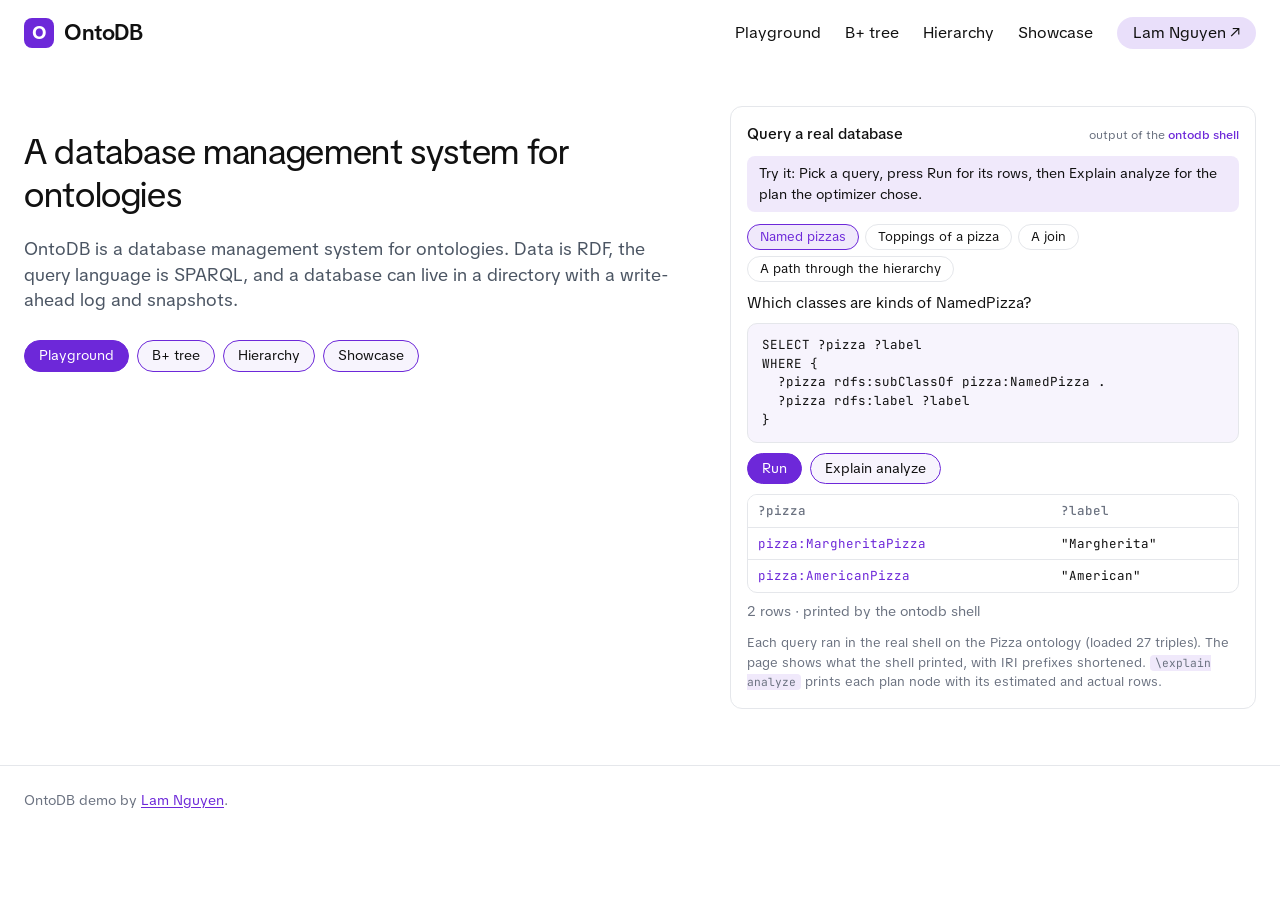
==== index.html @ 8ed703b4 "Publish the OntoDB demo site. Co-Authored-By: Claude Opus 5.5 <noreply@anthropic.com>" ====
<!DOCTYPE html>
<html lang="en">
<head>
<meta charset="utf-8">
<meta name="viewport" content="width=device-width, initial-scale=1">
<link rel="preconnect" href="https://fonts.googleapis.com">
<link rel="preconnect" href="https://fonts.gstatic.com" crossorigin>
<link href="https://fonts.googleapis.com/css2?family=TikTok+Sans:wght@400;500;600;700&family=JetBrains+Mono:wght@400;500&display=swap" rel="stylesheet">
<link rel="icon" href="favicon.svg" type="image/svg+xml">
<link rel="stylesheet" href="style.css">
<title>OntoDB demo</title>
</head>
<body>
<a class="skip" href="#content">Skip to content</a>
<header class="site">
  <a class="logo" href="index.html"><span class="logo-mark">O</span><span>OntoDB</span></a>
  <nav class="site" aria-label="Demos">
    <a href="playground.html">Playground</a>
    <a href="range-scan.html">B+ tree</a>
    <a href="hierarchy.html">Hierarchy</a>
    <a href="showcase/">Showcase</a>
    <a href="https://lamng3.com/" class="pill">Lam Nguyen ↗</a>
  </nav>
</header>
<main class="wrap" id="content" style="max-width:1280px">
<section class="hero">
  <div>
    <h1>A database management system for ontologies</h1>
    <p class="lede">OntoDB is a database management system for ontologies. Data is RDF, the query language is SPARQL, and a database can live in a directory with a write-ahead log and snapshots.</p>
    <div class="actions">
      <a class="btn solid" href="playground.html">Playground</a>
      <a class="btn" href="range-scan.html">B+ tree</a>
      <a class="btn" href="hierarchy.html">Hierarchy</a>
      <a class="btn" href="showcase/">Showcase</a>
    </div>
  </div>
  <div class="demo-card" id="demo">
    <div class="head"><h3>Query a real database</h3><span class="tag">output of the <b>ontodb shell</b></span></div>
    <p class="try">Try it: Pick a query, press Run for its rows, then Explain analyze for the plan the optimizer chose.</p>
    <div class="tabs" id="tabs" role="tablist"></div>
    <p class="q" id="question"></p>
    <pre class="sparql" id="sparql"></pre>
    <div class="actions"><button type="button" class="btn solid" id="run">Run</button><button type="button" class="btn" id="explain">Explain analyze</button></div>
    <div class="out" id="out" aria-live="polite">Press Run.</div>
    <p class="note">Each query ran in the real shell on the Pizza ontology (loaded 27 triples). The page shows what the shell printed, with IRI prefixes shortened. <code>\explain analyze</code> prints each plan node with its estimated and actual rows.</p>
  </div>
</section>
<script src="pg.js"></script>
<script src="demo.js"></script>
</main>
<footer class="site">OntoDB demo by <a href="https://lamng3.com/">Lam Nguyen</a>.</footer>
</body>
</html>
---- style.css ----
:root {
  --primary: #6d28d9;
  --primary-5: rgba(109, 40, 217, 0.05);
  --primary-10: rgba(109, 40, 217, 0.1);
  --primary-15: rgba(109, 40, 217, 0.15);
  --primary-50: rgba(109, 40, 217, 0.5);
  --bg: #ffffff;
  --fg: #111111;
  --muted: #4b5563;
  --subtle: #6b7280;
  --faint: #9ca3af;
  --border: #e5e7eb;
  --warn: #a15c07;
  --warn-bg: rgba(161, 92, 7, 0.1);
  --bad: #b42318;
  --bad-bg: rgba(180, 35, 24, 0.09);
  --font: "TikTok Sans", ui-sans-serif, system-ui, -apple-system, "Segoe UI", sans-serif;
  --mono: "JetBrains Mono", ui-monospace, SFMono-Regular, Menlo, monospace;
}

@media (prefers-color-scheme: dark) {
  :root:not([data-theme="light"]) {
    --primary: #a78bfa;
    --primary-5: rgba(167, 139, 250, 0.06);
    --primary-10: rgba(167, 139, 250, 0.1);
    --primary-15: rgba(167, 139, 250, 0.16);
    --primary-50: rgba(167, 139, 250, 0.5);
    --bg: #111214;
    --fg: #ececec;
    --muted: #b4b8bf;
    --subtle: #9096a0;
    --faint: #6b7280;
    --border: #2a2d33;
    --warn: #f0b252;
    --warn-bg: rgba(240, 178, 82, 0.12);
    --bad: #ff8a80;
    --bad-bg: rgba(255, 138, 128, 0.12);
  }
}

* { box-sizing: border-box; }
html { -webkit-text-size-adjust: 100%; scroll-behavior: smooth; }
body { margin: 0; background: var(--bg); color: var(--fg); font-family: var(--font); font-size: 16px; line-height: 1.55; }
::selection { background: var(--primary-15); }
a { color: var(--primary); text-underline-offset: 0.15em; }
button { font: inherit; color: inherit; }
button:not(:disabled) { cursor: pointer; }
.wrap { max-width: 1280px; margin: 0 auto; padding: 0 24px; }
.skip { position: absolute; left: -999px; top: 0; }
.skip:focus { left: 8px; top: 8px; background: var(--bg); padding: 8px; z-index: 5; }

/* Header */
header.site { display: flex; align-items: center; justify-content: space-between; gap: 24px; padding: 16px 24px; max-width: 1280px; margin: 0 auto; }
.logo { display: flex; align-items: center; gap: 10px; text-decoration: none; color: var(--fg); font-size: 22px; font-weight: 600; letter-spacing: -0.02em; }
.logo-mark { width: 30px; height: 30px; border-radius: 8px; background: var(--primary); color: var(--bg); display: grid; place-items: center; font-size: 18px; font-weight: 700; }
.logo b { color: var(--primary); font-weight: 600; }
nav.site { display: flex; align-items: center; gap: 24px; }
nav.site a { text-decoration: none; color: var(--fg); }
nav.site a:hover { color: var(--primary); }
nav.site a.pill { background: var(--primary-15); padding: 4px 16px; border-radius: 999px; }
nav.site a.pill:hover { background: var(--primary-50); color: var(--fg); }

/* Hero */
.hero { padding: 40px 0 56px; display: grid; grid-template-columns: 5fr 4fr; gap: 48px; align-items: start; }
.hero h1 { font-size: 36px; line-height: 1.2; font-weight: 400; margin: 24px 0 20px; max-width: 42rem; letter-spacing: -0.01em; }
.hero .lede { font-size: 18px; line-height: 1.4; color: var(--muted); margin: 0 0 28px; max-width: 42rem; }
.install { background: var(--primary-5); border: 1px solid var(--primary); border-radius: 10px; padding: 10px 14px; font-family: var(--mono); font-size: 13.5px; white-space: pre; overflow-x: auto; margin: 0 0 16px; }
.install .prompt { color: var(--primary-50); user-select: none; }
.actions { display: flex; gap: 8px; flex-wrap: wrap; }
.btn { border: 1px solid var(--primary); background: var(--primary-5); color: var(--fg); border-radius: 999px; padding: 4px 14px; font-size: 14px; text-decoration: none; }
.btn:hover:not(:disabled) { background: var(--primary-15); }
.btn:disabled { opacity: 0.45; }
.btn.solid { background: var(--primary); color: var(--bg); }

/* Live demo card */
.demo-card { border: 1px solid var(--border); border-radius: 12px; padding: 16px; }
.demo-card .head { display: flex; justify-content: space-between; align-items: baseline; margin-bottom: 10px; gap: 8px; }
.demo-card h3 { margin: 0; font-size: 15px; font-weight: 500; }
.tag { font-size: 12px; color: var(--subtle); white-space: nowrap; }
.tag b { color: var(--primary); font-weight: 500; }
.mems { display: grid; gap: 6px; margin: 4px 0 12px; }
.mem { border: 1px solid var(--border); border-radius: 8px; padding: 6px 10px; font-size: 13.5px; background: transparent; text-align: left; width: 100%; display: grid; grid-template-columns: 1fr auto; gap: 2px 10px; }
.mem:hover:not(:disabled) { border-color: var(--primary-50); }
.mem[aria-pressed="true"] { border-color: var(--primary); background: var(--primary-5); }
.mem .key { font-family: var(--mono); font-size: 12px; color: var(--subtle); }
.mem .txt { grid-column: 1; }
.mem.hidden { display: none; }
.chip { font-size: 11.5px; padding: 1px 8px; border-radius: 999px; align-self: start; grid-row: 1 / span 2; grid-column: 2; }
.chip.live { background: var(--primary-10); color: var(--primary); }
.chip.stale { background: var(--warn-bg); color: var(--warn); }
.chip.retracted { background: var(--bad-bg); color: var(--bad); }
.slider { display: grid; grid-template-columns: auto 1fr auto; gap: 10px; align-items: center; font-size: 13px; color: var(--subtle); }
.slider input { width: 100%; accent-color: var(--primary); }
.logline { font-family: var(--mono); font-size: 12px; color: var(--subtle); min-height: 2.9em; margin: 10px 0 0; }
.logline b { color: var(--fg); font-weight: 500; }
.note { font-size: 12.5px; color: var(--subtle); margin: 12px 0 0; }

/* Sections */
section.block { padding: 40px 0; border-top: 1px solid var(--border); }
section.block h2 { font-size: 20px; font-weight: 400; margin: 0 0 8px; }
section.block .sub { margin: 0 0 20px; font-size: 14px; color: var(--subtle); }
.cards { display: grid; grid-template-columns: repeat(auto-fill, minmax(260px, 1fr)); gap: 12px; }
a.card, div.card { border: 1px solid var(--border); border-radius: 12px; padding: 14px 16px; text-decoration: none; color: var(--fg); display: block; }
a.card:hover { border-color: var(--primary-50); background: var(--primary-5); }
a.card strong, div.card strong { display: block; font-weight: 500; margin-bottom: 2px; }
a.card span, div.card span { font-size: 14px; color: var(--muted); }

/* Manual */
.layout { max-width: 1280px; margin: 0 auto; padding: 0 24px; display: grid; grid-template-columns: 240px minmax(0, 1fr); gap: 48px; }
.nav { position: sticky; top: 0; align-self: start; max-height: 100vh; overflow-y: auto; padding: 8px 0 32px; font-size: 14px; }
.nav a { display: block; padding: 3px 10px; border-radius: 6px; text-decoration: none; color: var(--muted); }
.nav a:hover { color: var(--fg); background: var(--primary-5); }
.nav a[aria-current="page"] { color: var(--primary); background: var(--primary-10); font-weight: 500; }
.nav-part { margin: 18px 10px 4px; font-size: 11.5px; letter-spacing: 0.06em; text-transform: uppercase; color: var(--faint); }
.brand-desk { display: none; }
.search { width: 100%; padding: 6px 12px; border: 1px solid var(--border); border-radius: 999px; background: transparent; color: var(--fg); font: inherit; font-size: 14px; }
.search:focus { outline: 0; border-color: var(--primary); }
#results { list-style: none; padding: 0 0 0 10px; margin: 8px 0; }
#results li { margin: 4px 0; }
main { padding: 8px 0 64px; min-width: 0; max-width: 780px; }
.kicker { margin: 16px 0 0; font-size: 13px; color: var(--primary); }
h1 { font-size: 34px; font-weight: 400; line-height: 1.2; letter-spacing: -0.01em; margin: 4px 0 12px; }
.lede { font-size: 18px; line-height: 1.4; color: var(--muted); margin: 0 0 24px; }
h2 { font-size: 22px; font-weight: 500; margin: 40px 0 8px; letter-spacing: -0.01em; }
h3 { font-size: 17px; font-weight: 500; margin: 28px 0 6px; }
p, li { overflow-wrap: anywhere; }
li { margin: 3px 0; }
.toc { border: 1px solid var(--border); border-radius: 10px; padding: 10px 16px; margin: 0 0 24px; font-size: 14px; }
.toc strong { font-weight: 500; }
.toc ol { margin: 4px 0 0; padding-left: 1.2rem; }
.toc a { text-decoration: none; }
.callout { border-radius: 10px; padding: 10px 16px; margin: 18px 0; font-size: 15px; background: var(--primary-5); border-left: 3px solid var(--primary); }
.callout p:first-of-type { margin-top: 0; }
.callout p:last-child { margin-bottom: 0; }
.callout .label { display: block; font-size: 11.5px; letter-spacing: 0.06em; text-transform: uppercase; color: var(--primary); margin-bottom: 2px; }
.callout.next, .callout.warning { background: var(--warn-bg); border-color: var(--warn); }
.callout.next .label, .callout.warning .label { color: var(--warn); }
pre { background: var(--primary-5); border: 1px solid var(--border); border-radius: 10px; padding: 12px 14px; overflow-x: auto; font-family: var(--mono); font-size: 13.5px; line-height: 1.5; }
code { font-family: var(--mono); font-size: 0.9em; }
p code, li code, td code { background: var(--primary-10); border-radius: 4px; padding: 1px 5px; }
table { border-collapse: collapse; width: 100%; margin: 16px 0; font-size: 14.5px; display: block; overflow-x: auto; }
th, td { text-align: left; padding: 7px 12px; border-bottom: 1px solid var(--border); vertical-align: top; }
th { font-weight: 500; color: var(--subtle); }
footer.site { max-width: 1280px; margin: 0 auto; padding: 24px; border-top: 1px solid var(--border); font-size: 13.5px; color: var(--subtle); }
.nav-toggle, .nav-button { display: none; }

@media (max-width: 900px) {
  .hero { grid-template-columns: 1fr; gap: 28px; }
  .hero h1 { font-size: 30px; margin-top: 8px; }
  .layout { grid-template-columns: 1fr; gap: 0; }
  .nav { position: static; max-height: none; display: none; border-bottom: 1px solid var(--border); margin-bottom: 12px; }
  .nav-toggle:checked ~ .layout .nav { display: block; }
  .nav-button { display: inline-block; border: 1px solid var(--border); border-radius: 999px; padding: 2px 14px; font-size: 14px; }
  .brand-desk { display: block; font-weight: 500; padding: 4px 10px; }
  nav.site a:not(.pill) { display: none; }
  .wrap, .layout { padding: 0 16px; }
  header.site { padding: 12px 16px; }
}
.eyebrow { font-size: 12px; letter-spacing: 0.08em; text-transform: uppercase; color: var(--subtle); margin: 24px 0 4px; }
.prose-home { max-width: 780px; }
.prose-home h2 { margin-top: 28px; }

/* Query demo */
.tabs { display: flex; flex-wrap: wrap; gap: 6px; margin-bottom: 10px; }
.tab { border: 1px solid var(--border); background: transparent; border-radius: 999px; padding: 2px 12px; font-size: 13px; }
.tab[aria-selected="true"] { border-color: var(--primary); background: var(--primary-10); color: var(--primary); }
.demo-card .q { margin: 0 0 8px; font-size: 14.5px; }
.demo-card pre { margin: 0 0 10px; font-size: 12.5px; }
.out { min-height: 8.5em; max-height: 22em; overflow: auto; }

/* Phones: let grid children shrink so wide code scrolls inside its box instead of widening the page */
.hero > *, .layout > *, .demo-card, .cards > * { min-width: 0; }
.install, pre { max-width: 100%; }
.demo-card pre, .demo-card .bars { overflow-x: auto; }
@media (max-width: 900px) {
  body { overflow-x: hidden; }
  .bar { grid-template-columns: 5em 1fr 2.4em 3.2em; }
}
@media (max-width: 900px) {
  header.site { gap: 8px; }
  nav.site { gap: 8px; }
  .logo { font-size: 19px; gap: 8px; }
  nav.site a.pill { padding: 3px 10px; white-space: nowrap; font-size: 14px; }
}
body:not(:has(.layout)) .nav-button { display: none; }
/* Previous and next */
.pager { display: flex; justify-content: space-between; gap: 16px; margin: 40px 0 0; padding-top: 18px; border-top: 1px solid var(--border); }
.pager a { display: block; border: 1px solid var(--border); border-radius: 12px; padding: 10px 16px; text-decoration: none; color: var(--fg); min-width: 0; max-width: 48%; }
.pager a:hover { border-color: var(--primary-50); background: var(--primary-5); }
.pager a span { display: block; font-size: 12px; color: var(--subtle); }
.pager .next { margin-left: auto; text-align: right; }

.try { margin: 0 0 12px; padding: 7px 12px; border-radius: 8px; background: var(--primary-10); font-size: 13.5px; }

/* Playground (pg.js) */
.pg { margin: 8px 0 24px; display: grid; gap: 16px; }
.pg-panel { border: 1px solid var(--border); border-radius: 12px; padding: 14px 16px; min-width: 0; }
.pg-panel > h3 { font-size: 15px; font-weight: 500; margin: 0 0 4px; }
.pg-panel > .pg-sub { font-size: 13.5px; color: var(--subtle); margin: 0 0 10px; }
.pg textarea { width: 100%; min-height: 9em; resize: vertical; border: 1px solid var(--border); border-radius: 10px; background: var(--primary-5); color: var(--fg); font: 13px/1.5 var(--mono); padding: 10px 12px; tab-size: 2; }
.pg textarea:focus, .pg select:focus, .pg input:focus { outline: 2px solid var(--primary); outline-offset: 1px; }
.pg select, .pg input[type="text"], .pg input[type="password"], .pg input[type="search"] { border: 1px solid var(--border); background: transparent; color: var(--fg); border-radius: 8px; padding: 5px 9px; font: inherit; font-size: 14px; max-width: 100%; }
.pg-row { display: flex; flex-wrap: wrap; gap: 8px 12px; align-items: center; margin: 10px 0 0; }
.pg-row .grow { flex: 1 1 14em; }
.pg-status { font-size: 13px; color: var(--subtle); }
.pg-line { font-size: 13.5px; color: var(--subtle); margin: 8px 0 0; }
.pg-line b { color: var(--fg); font-weight: 500; }
.pg-note { font-size: 13px; color: var(--subtle); margin: 8px 0 0; }
.pg-pre { font: 12.5px/1.5 var(--mono); background: var(--primary-5); border: 1px solid var(--border); border-radius: 10px; padding: 10px 12px; overflow: auto; margin: 8px 0 0; white-space: pre-wrap; }
.pg-scroll { overflow: auto; max-height: 26em; border: 1px solid var(--border); border-radius: 10px; margin-top: 10px; }
.pg-table { border-collapse: collapse; width: 100%; font-size: 13px; display: table; margin: 0; }
.pg-table th, .pg-table td { text-align: left; padding: 6px 10px; border-bottom: 1px solid var(--border); font-family: var(--mono); font-size: 12.5px; white-space: nowrap; }
.pg-table th { position: sticky; top: 0; background: var(--bg); color: var(--subtle); font-weight: 500; }
.pg-table tr:last-child td { border-bottom: 0; }
.pg-table td.pg-iri { color: var(--primary); } .pg-table td.pg-literal { color: var(--fg); } .pg-table td.pg-blank, .pg-table td.pg-unbound { color: var(--faint); }
.pg-error { border-left: 3px solid var(--bad, #b42318); background: color-mix(in srgb, var(--bad, #b42318) 10%, transparent); border-radius: 0 10px 10px 0; padding: 8px 12px; font: 13px/1.5 var(--mono); margin-top: 10px; white-space: pre-wrap; }
.pg-field { display: grid; gap: 3px; font-size: 12.5px; color: var(--subtle); }
.pg-field input { width: 100%; }
.pg-llm { display: grid; grid-template-columns: repeat(auto-fit, minmax(12em, 1fr)); gap: 10px; }
.pg-cols { display: grid; grid-template-columns: minmax(0, 1fr) minmax(0, 1fr); gap: 16px; }
@media (max-width: 900px) { .pg-cols { grid-template-columns: minmax(0, 1fr); } }
.pg-tag { display: inline-block; font-size: 11.5px; padding: 0 8px; border-radius: 999px; border: 1px solid var(--border); color: var(--subtle); }
.pg-tag.ok { border-color: var(--primary-50); color: var(--primary); background: var(--primary-10); }
.pg-tag.bad { border-color: var(--bad, #b42318); color: var(--bad, #b42318); }
.plan { list-style: none; margin: 8px 0 0; padding: 0; font: 12.5px/1.6 var(--mono); }
.plan li { display: flex; flex-wrap: wrap; gap: 4px 10px; align-items: baseline; padding-left: calc(var(--d) * 18px); }
.plan .op { color: var(--fg); } .plan .est { color: var(--subtle); }
.plan .rows { font-size: 11.5px; padding: 0 8px; border-radius: 999px; background: var(--primary-10); color: var(--primary); }
.plan .rows.off { background: color-mix(in srgb, var(--warn, #a15c07) 14%, transparent); color: var(--warn, #a15c07); }

.btn.solid:hover:not(:disabled) { background: var(--primary); color: var(--bg); filter: brightness(1.12); }
.btn.solid:disabled { opacity: 0.5; }
main:has(.pg) { max-width: none; }
.pg input[type="range"] { accent-color: var(--primary); }
.pg progress { accent-color: var(--primary); width: 10em; height: 8px; }

/* B+ tree range-scan stepper (btree-scan.js) */
.bt .pg-row input[type="number"] { width: 5.5em; }
.bt .pg-row input[type="text"] { width: 100%; border: 1px solid var(--border); border-radius: 8px; background: var(--primary-5); color: var(--fg); font: 13px var(--mono); padding: 6px 10px; }
.bt-svg { overflow-x: auto; }
.bt-svg svg { display: block; max-width: none; }
.bt-msg { margin: 10px 0 0; min-height: 3em; font-size: 14.5px; }
.bt-node rect { fill: var(--bg); stroke: var(--border); stroke-width: 1.5; }
.bt-node.seen rect { stroke: var(--primary-50); fill: var(--primary-5); }
.bt-node.now rect { stroke: var(--primary); stroke-width: 2.5; fill: var(--primary-10); }
.bt-pid { font: 11px var(--mono); fill: var(--faint); }
.bt-key { font: 13px var(--mono); fill: var(--muted); }
.bt-key.in { fill: var(--fg); font-weight: 600; }
.bt-key.out { fill: var(--primary); font-weight: 700; text-decoration: underline; }
.bt-key.cur { fill: var(--warn); }
.bt-sep { stroke: var(--border); }
.bt-edge { stroke: var(--border); stroke-width: 1.5; }
.bt-edge.taken { stroke: var(--primary); stroke-width: 2.5; }
.bt-link { stroke: var(--faint); stroke-width: 1.5; fill: none; }
.bt-link.taken { stroke: var(--primary); stroke-width: 2.5; }
.bt-arrowhead { fill: var(--faint); }
.bt-cols { display: grid; grid-template-columns: minmax(0, 1.4fr) minmax(0, 1fr); gap: 16px; }
@media (max-width: 900px) { .bt-cols { grid-template-columns: minmax(0, 1fr); } }
.bt-code { margin: 0; padding: 0; background: none; border: 0; font-size: 12.5px; line-height: 1.55; white-space: pre; }
.bt-line { display: block; padding: 0 8px; border-radius: 4px; }
.bt-line.on { background: var(--primary-15); color: var(--fg); }
.bt-row { display: flex; justify-content: space-between; gap: 12px; padding: 5px 0; border-bottom: 1px solid var(--border); font-size: 13.5px; }
.bt-row:last-child { border-bottom: 0; }
.bt-row span { color: var(--subtle); }
.bt-row b { font: 500 13px var(--mono); text-align: right; overflow-wrap: anywhere; }

/* Interval-label demo (intervals.js) */
.iv-node rect { fill: var(--bg); stroke: var(--border); stroke-width: 1.5; }
.iv-node text { font: 13px var(--font); fill: var(--fg); }
.iv-node.hit rect { fill: var(--primary-10); stroke: var(--primary-50); }
.iv-node.asked rect { fill: var(--primary-15); stroke: var(--primary); stroke-width: 2.5; }
.iv-node .iv-post { font: 600 12px var(--mono); fill: var(--primary); }
.iv-node .iv-set { font: 11.5px var(--mono); fill: var(--subtle); }
.iv-edge { fill: none; stroke: var(--faint); stroke-width: 1.5; }
.iv-edge.extra { stroke-dasharray: 5 4; stroke: var(--warn); }
.iv-cells { display: flex; flex-wrap: wrap; gap: 4px; margin-top: 6px; }
.iv-cell { border: 1px solid var(--border); border-radius: 6px; padding: 2px 7px; display: grid; text-align: center; min-width: 3.4em; }
.iv-cell span { font: 11px var(--mono); color: var(--faint); }
.iv-cell b { font: 500 12px var(--font); color: var(--muted); }
.iv-cell.run { background: var(--primary-10); border-color: var(--primary-50); }
.iv-cell.run b { color: var(--fg); }
.iv-cell.run2 { background: var(--warn-bg); border-color: var(--warn); }
.iv-cell.run3 { background: var(--bad-bg); border-color: var(--bad); }
.bt textarea { width: 100%; font: 13px/1.5 var(--mono); }

/* Demo site: the header lists the demos, also on phones. */
@media (max-width: 900px) {
  header.site { flex-wrap: wrap; }
  nav.site { flex-wrap: wrap; gap: 4px 14px; }
  nav.site a:not(.pill) { display: inline; }
}
main.demo-page { max-width: 1100px; }
main.demo-page:has(.pg, .arena) { max-width: 1280px; }
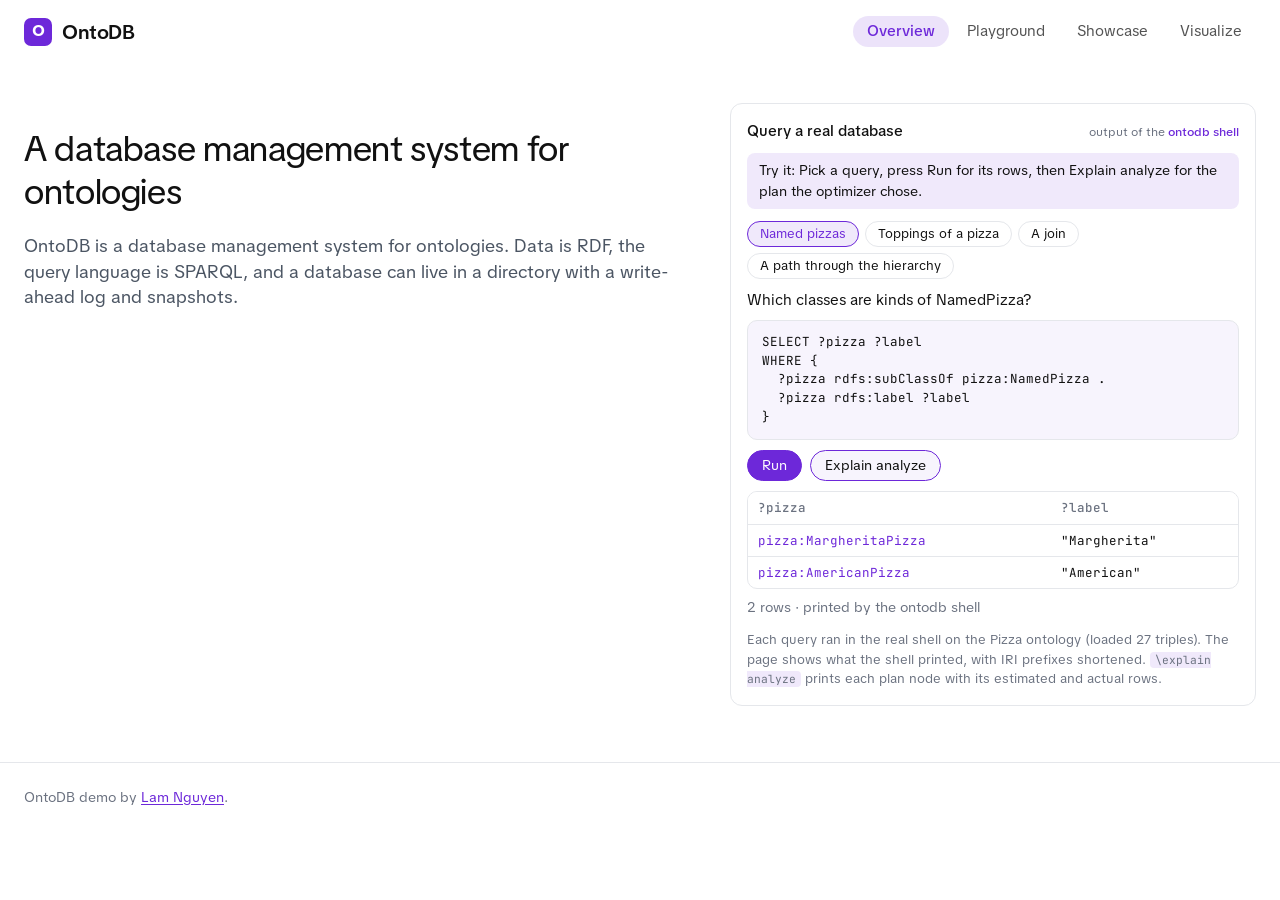
==== commit bc23f02e: "Simplify: one shared header on every page (Overview, Playground, Showcase, and Leaderboard or Visual" ====
--- a/index.html
+++ b/index.html
@@ -12,27 +12,28 @@
 </head>
 <body>
 <a class="skip" href="#content">Skip to content</a>
-<header class="site">
-  <a class="logo" href="index.html"><span class="logo-mark">O</span><span>OntoDB</span></a>
-  <nav class="site" aria-label="Demos">
-    <a href="playground.html">Playground</a>
-    <a href="range-scan.html">B+ tree</a>
-    <a href="hierarchy.html">Hierarchy</a>
-    <a href="showcase/">Showcase</a>
-    <a href="https://lamng3.com/" class="pill">Lam Nguyen ↗</a>
-  </nav>
+<style>
+.dsh { --dsh-acc: #6d28d9; box-sizing: border-box; max-width: 1280px; margin: 0 auto; padding: 16px 24px; display: flex; align-items: center;
+  justify-content: space-between; gap: 12px 24px; flex-wrap: wrap; font-family: "TikTok Sans", system-ui, -apple-system, sans-serif; line-height: 1.4; }
+.dsh a { text-decoration: none; color: inherit; }
+.dsh-logo { display: flex; align-items: center; gap: 10px; font-size: 20px; font-weight: 600; letter-spacing: -0.02em; }
+.dsh-mark { width: 28px; height: 28px; border-radius: 7px; background: #6d28d9; color: #fff; display: grid; place-items: center; font-size: 16px; font-weight: 700; }
+.dsh-nav { display: flex; flex-wrap: wrap; gap: 4px; }
+.dsh-nav a { padding: 5px 14px; border-radius: 999px; font-size: 15px; opacity: 0.72; }
+.dsh-nav a:hover { opacity: 1; }
+.dsh-nav a[aria-current] { opacity: 1; color: var(--dsh-acc); background: color-mix(in srgb, var(--dsh-acc) 13%, transparent); font-weight: 500; }
+@media (max-width: 640px) { .dsh { padding: 12px 16px; } .dsh-nav a { padding: 4px 10px; font-size: 14px; } }
+@media (prefers-color-scheme: dark) { .dsh { --dsh-acc: #a78bfa; } }
+</style>
+<header class="dsh">
+  <a class="dsh-logo" href="index.html"><span class="dsh-mark">O</span><span>OntoDB</span></a>
+  <nav class="dsh-nav" aria-label="Demos"><a href="index.html" aria-current="page">Overview</a><a href="playground.html">Playground</a><a href="showcase/">Showcase</a><a href="visualize.html">Visualize</a></nav>
 </header>
 <main class="wrap" id="content" style="max-width:1280px">
 <section class="hero">
   <div>
     <h1>A database management system for ontologies</h1>
     <p class="lede">OntoDB is a database management system for ontologies. Data is RDF, the query language is SPARQL, and a database can live in a directory with a write-ahead log and snapshots.</p>
-    <div class="actions">
-      <a class="btn solid" href="playground.html">Playground</a>
-      <a class="btn" href="range-scan.html">B+ tree</a>
-      <a class="btn" href="hierarchy.html">Hierarchy</a>
-      <a class="btn" href="showcase/">Showcase</a>
-    </div>
   </div>
   <div class="demo-card" id="demo">
     <div class="head"><h3>Query a real database</h3><span class="tag">output of the <b>ontodb shell</b></span></div>
--- a/style.css
+++ b/style.css
@@ -283,11 +283,7 @@
 .iv-cell.run3 { background: var(--bad-bg); border-color: var(--bad); }
 .bt textarea { width: 100%; font: 13px/1.5 var(--mono); }
 
-/* Demo site: the header lists the demos, also on phones. */
-@media (max-width: 900px) {
-  header.site { flex-wrap: wrap; }
-  nav.site { flex-wrap: wrap; gap: 4px 14px; }
-  nav.site a:not(.pill) { display: inline; }
-}
+/* Demo site */
 main.demo-page { max-width: 1100px; }
 main.demo-page:has(.pg, .arena) { max-width: 1280px; }
+.demo-section { margin-top: 40px; }
